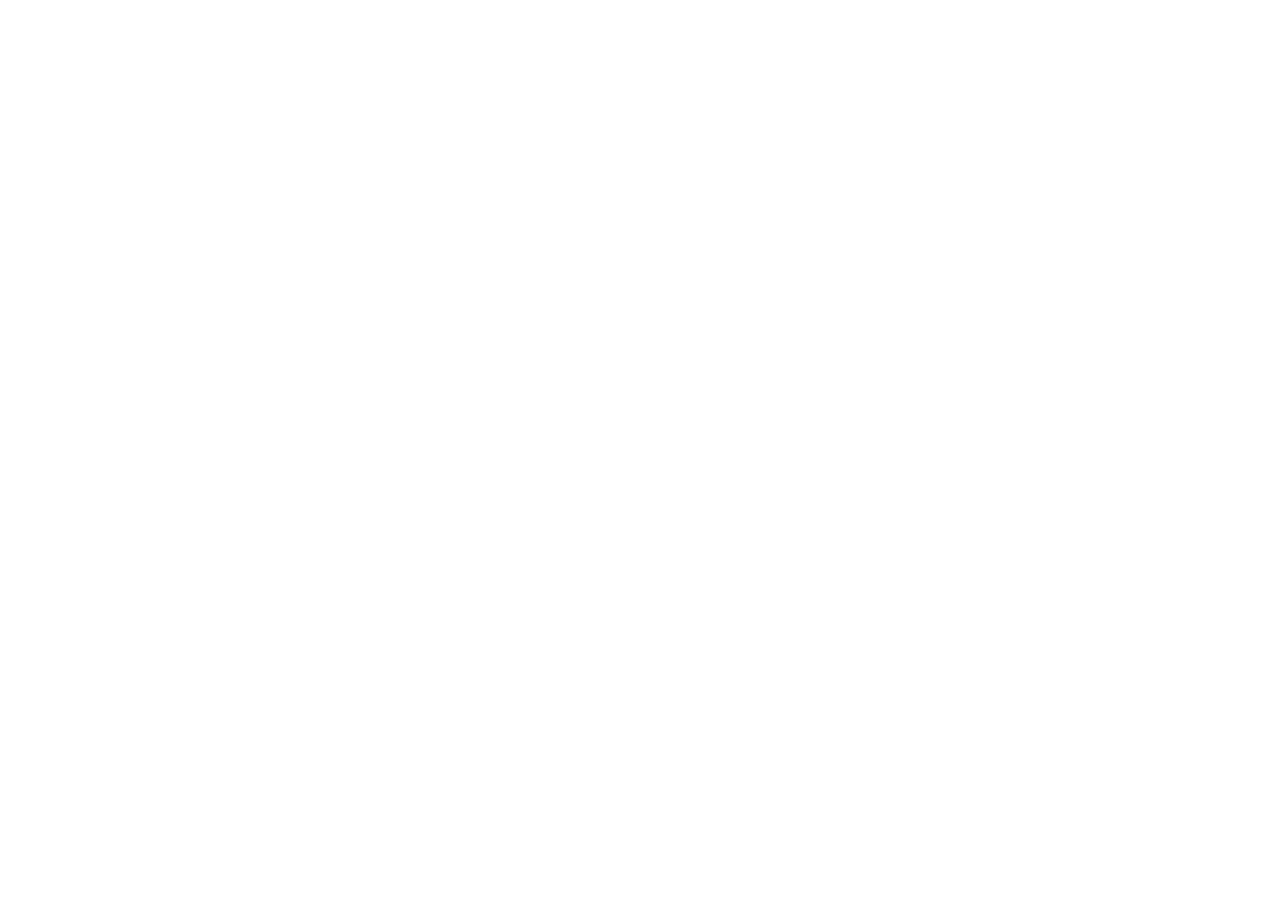
==== acolhe-recife/frontend/index.html @ 092ed094 "Criação do Back(está pronto) Co-Authored-By: Jotave-69-spec <229224528+Jotave-69-spec@users.noreply." ====
<!DOCTYPE html>
<html lang="pt-br">
<head>
    <meta charset="UTF-8">
    <meta name="viewport" content="width=device-width, initial-scale=1.0">
    <title>Acolhe Recife</title>
</head>
<body>
    
</body>
</html>
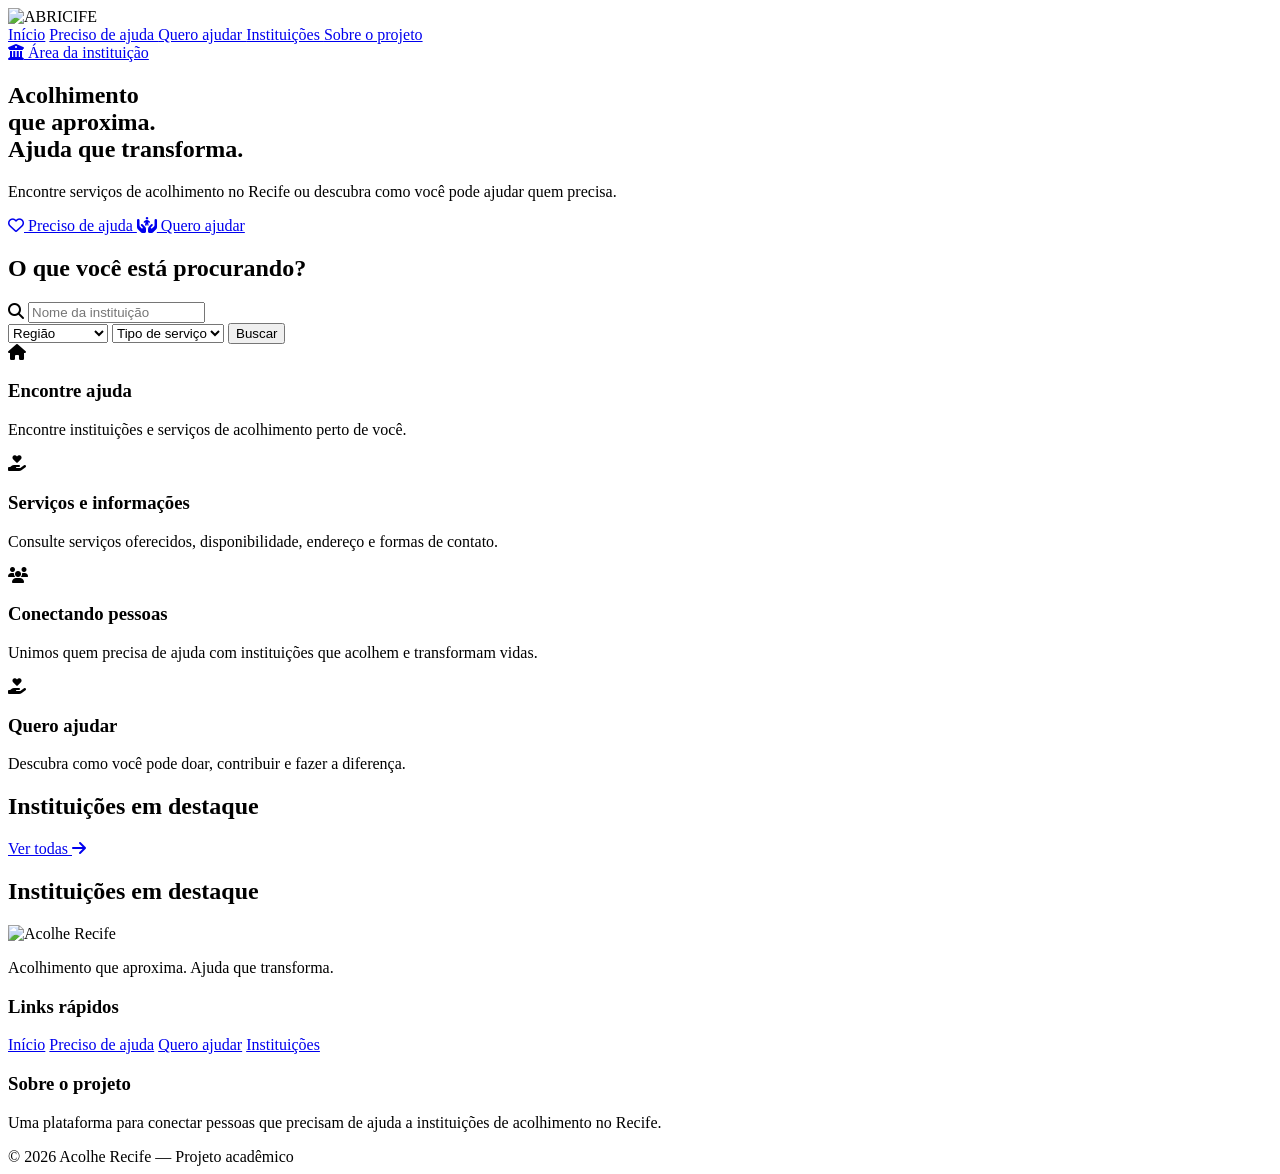
==== commit 49a62454: "hrml Co-Authored-By: Filipe Monteiro <270718545+Filipe-Monteiro11@users.noreply.github.com> Co-Autho" ====
--- a/acolhe-recife/frontend/index.html
+++ b/acolhe-recife/frontend/index.html
@@ -1,11 +1,304 @@
 <!DOCTYPE html>
-<html lang="pt-br">
+<html lang="pt-BR">
+
 <head>
     <meta charset="UTF-8">
     <meta name="viewport" content="width=device-width, initial-scale=1.0">
-    <title>Acolhe Recife</title>
+
+    <title>ABRICIFE</title>
+
+    <link rel="stylesheet" href="index.css">
+
+    <!-- Icones -->
+    <link
+        rel="stylesheet"
+        href="https://cdnjs.cloudflare.com/ajax/libs/font-awesome/6.5.2/css/all.min.css"
+    >
+
 </head>
+
 <body>
-    
+
+    <!-- ================= HEADER ================= -->
+
+    <header class="header">
+
+        <div class="logo">
+            <img src="img/logo.png" alt="ABRICIFE">
+        </div>
+
+        <nav class="menu">
+
+            <a href="#" class="active">Início</a>
+
+            <a href="preciso-ajuda.html">
+                Preciso de ajuda
+            </a>
+
+            <a href="quero-ajudar.html">
+                Quero ajudar
+            </a>
+
+            <a href="instituicoes.html">
+                Instituições
+            </a>
+
+            <a href="sobre.html">
+                Sobre o projeto
+            </a>
+
+        </nav>
+
+        <a href="area-instituicao.html" class="btn-instituicao">
+            <i class="fa-solid fa-building-columns"></i>
+            Área da instituição
+        </a>
+
+    </header>
+
+<script src="js/index.js"></script>
+
+    <!-- ================= HERO ================= -->
+
+    <main>
+
+        <section class="hero">
+
+            <div class="hero-content">
+
+                <h1>
+                    Acolhimento<br>
+                    que aproxima.<br>
+                    Ajuda que transforma.
+                </h1>
+
+                <p>
+                    Encontre serviços de acolhimento no Recife
+                    ou descubra como você pode ajudar
+                    quem precisa.
+                </p>
+
+                <div class="hero-buttons">
+
+                    <a href="preciso-ajuda.html" class="btn-primary">
+                        <i class="fa-regular fa-heart"></i>
+                        Preciso de ajuda
+                    </a>
+
+                    <a href="quero-ajudar.html" class="btn-secondary">
+                        <i class="fa-solid fa-hands-holding-child"></i>
+                        Quero ajudar
+                    </a>
+
+                </div>
+
+            </div>
+
+        </section>
+
+
+        <!-- ================= BUSCA ================= -->
+
+        <section class="search-box">
+
+            <h2>O que você está procurando?</h2>
+
+            <div class="search-form">
+
+                <div class="input-search">
+
+                    <i class="fa-solid fa-magnifying-glass"></i>
+
+                    <input
+                        type="text"
+                        placeholder="Nome da instituição"
+                    >
+
+                </div>
+
+
+                <select>
+                    <option value="">Região</option>
+                    <option>Boa Vista</option>
+                    <option>Santo Amaro</option>
+                    <option>Imbiribeira</option>
+                    <option>Cordeiro</option>
+                </select>
+
+
+                <select>
+                    <option value="">Tipo de serviço</option>
+                    <option>Acolhimento</option>
+                    <option>Alimentação</option>
+                    <option>Higiene</option>
+                    <option>Psicossocial</option>
+                    <option>Oficinas</option>
+                </select>
+
+
+                <button class="btn-search">
+                    Buscar
+                </button>
+
+            </div>
+
+        </section>
+
+
+        <!-- ================= BENEFÍCIOS ================= -->
+
+        <section class="benefits">
+
+            <div class="benefit">
+
+                <div class="benefit-icon">
+                    <i class="fa-solid fa-house"></i>
+                </div>
+
+                <div>
+                    <h3>Encontre ajuda</h3>
+
+                    <p>
+                        Encontre instituições e serviços
+                        de acolhimento perto de você.
+                    </p>
+                </div>
+
+            </div>
+
+
+            <div class="benefit">
+
+                <div class="benefit-icon">
+                    <i class="fa-solid fa-hand-holding-heart"></i>
+                </div>
+
+                <div>
+                    <h3>Serviços e informações</h3>
+
+                    <p>
+                        Consulte serviços oferecidos,
+                        disponibilidade, endereço
+                        e formas de contato.
+                    </p>
+                </div>
+
+            </div>
+
+
+            <div class="benefit">
+
+                <div class="benefit-icon">
+                    <i class="fa-solid fa-users"></i>
+                </div>
+
+                <div>
+                    <h3>Conectando pessoas</h3>
+
+                    <p>
+                        Unimos quem precisa de ajuda
+                        com instituições que acolhem
+                        e transformam vidas.
+                    </p>
+                </div>
+
+            </div>
+
+
+            <div class="benefit">
+
+                <div class="benefit-icon">
+                    <i class="fa-solid fa-hand-holding-heart"></i>
+                </div>
+
+                <div>
+                    <h3>Quero ajudar</h3>
+
+                    <p>
+                        Descubra como você pode doar,
+                        contribuir e fazer a diferença.
+                    </p>
+                </div>
+
+            </div>
+
+        </section>
+
+
+        <!-- ================= INSTITUIÇÕES ================= -->
+
+        <section class="institutions">
+
+            <div class="section-header">
+
+                <h2>Instituições em destaque</h2>
+
+                <a href="instituicoes.html">
+                    Ver todas
+                    <i class="fa-solid fa-arrow-right"></i>
+                </a>
+
+            </div>
+
+
+            <div class="institution-list">
+
+
+<section class="instituicoes">
+    <h2>Instituições em destaque</h2>
+
+    <div id="lista-instituicoes">
+        <!-- Os cards serão inseridos aqui pelo JavaScript -->
+    </div>
+</section>
+
+    </main>
+
+
+    <!-- ================= FOOTER ================= -->
+
+    <footer>
+
+        <div class="footer-content">
+
+            <div>
+                <img src="img/logo.png" alt="Acolhe Recife">
+
+                <p>
+                    Acolhimento que aproxima.
+                    Ajuda que transforma.
+                </p>
+            </div>
+
+            <div>
+                <h3>Links rápidos</h3>
+
+                <a href="#">Início</a>
+                <a href="preciso-ajuda.html">Preciso de ajuda</a>
+                <a href="quero-ajudar.html">Quero ajudar</a>
+                <a href="instituicoes.html">Instituições</a>
+            </div>
+
+            <div>
+                <h3>Sobre o projeto</h3>
+
+                <p>
+                    Uma plataforma para conectar
+                    pessoas que precisam de ajuda
+                    a instituições de acolhimento
+                    no Recife.
+                </p>
+            </div>
+
+        </div>
+
+        <div class="copyright">
+            © 2026 Acolhe Recife — Projeto acadêmico
+        </div>
+
+    </footer>
+
 </body>
-</html>+
+</html>
+
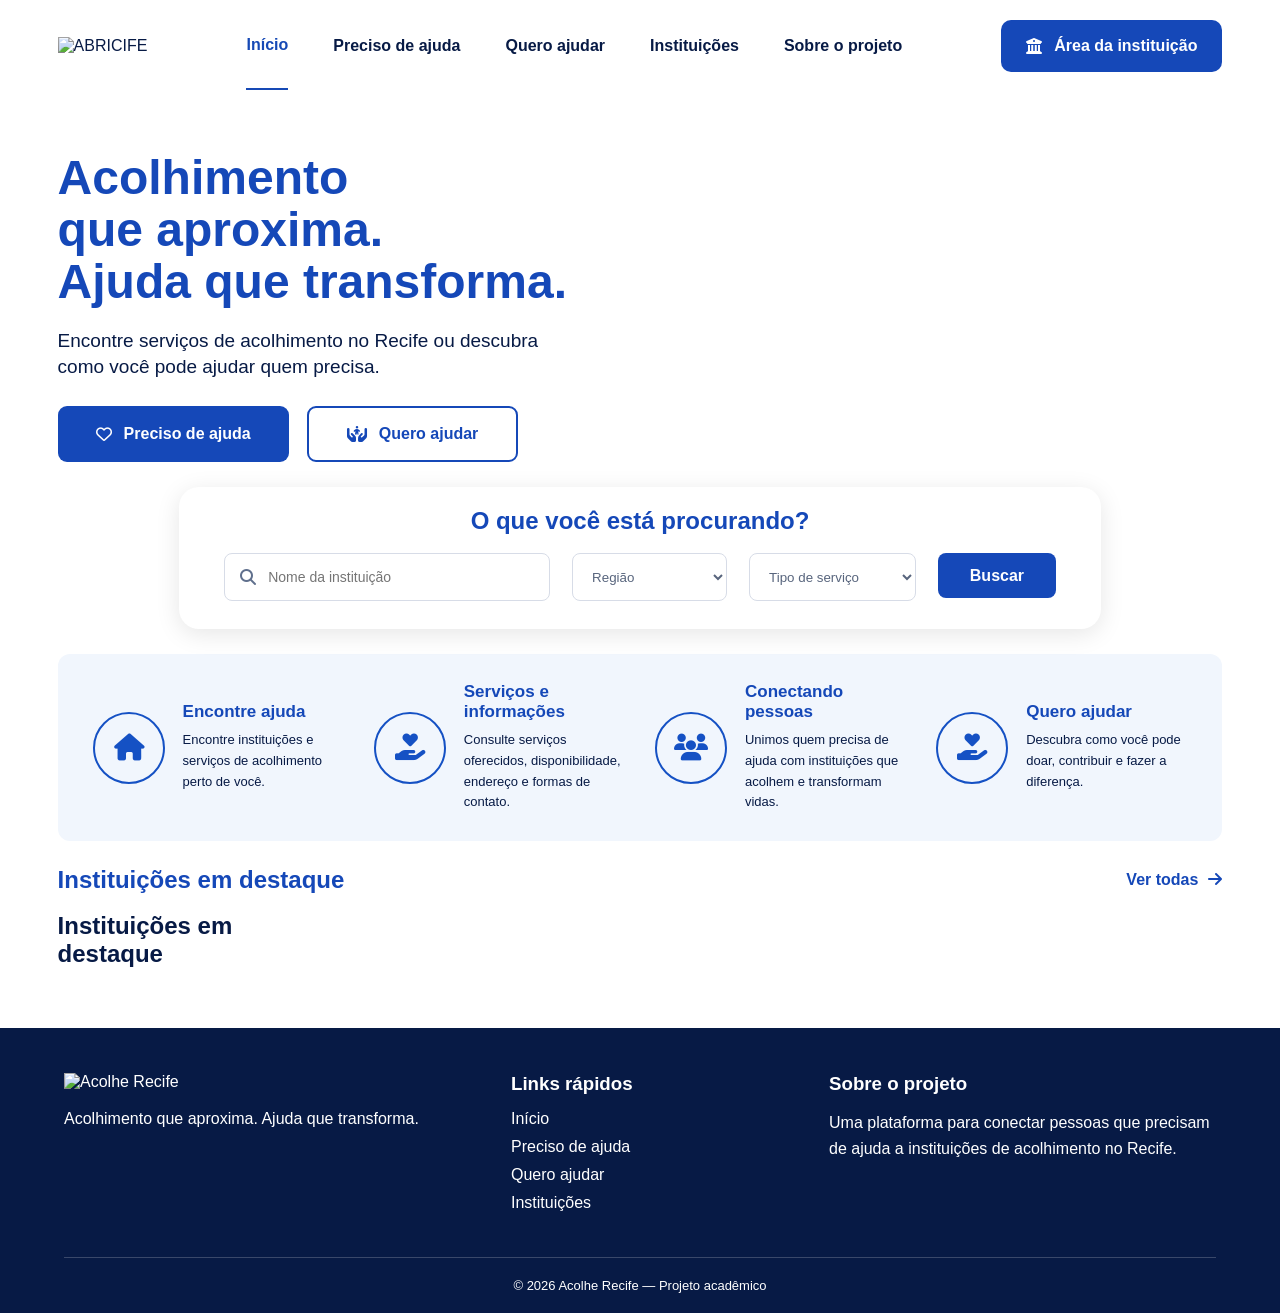
==== commit f4655359: "correção no link do css Co-Authored-By: MariaFragosoo <323276660+MariaFragosoo@users.noreply.github." ====
--- a/acolhe-recife/frontend/index.html
+++ b/acolhe-recife/frontend/index.html
@@ -4,15 +4,11 @@
 <head>
     <meta charset="UTF-8">
     <meta name="viewport" content="width=device-width, initial-scale=1.0">
-
     <title>ABRICIFE</title>
-
-    <link rel="stylesheet" href="index.css">
-
+    <link rel="stylesheet" href="css/style.css">
     <!-- Icones -->
     <link
-        rel="stylesheet"
-        href="https://cdnjs.cloudflare.com/ajax/libs/font-awesome/6.5.2/css/all.min.css"
+        rel="stylesheet" href="https://cdnjs.cloudflare.com/ajax/libs/font-awesome/6.5.2/css/all.min.css"
     >
 
 </head>
--- a/acolhe-recife/frontend/css/style.css
+++ b/acolhe-recife/frontend/css/style.css
@@ -0,0 +1,551 @@
+* {
+    margin: 0;
+    padding: 0;
+    box-sizing: border-box;
+}
+
+body {
+    font-family: Arial, Helvetica, sans-serif;
+    color: #071a45;
+    background: #ffffff;
+}
+
+a {
+    text-decoration: none;
+    color: inherit;
+}
+
+
+/* ================= HEADER ================= */
+
+.header {
+    height: 92px;
+    display: flex;
+    align-items: center;
+    padding: 0 4.5%;
+    gap: 40px;
+    background: white;
+}
+
+.logo img {
+    width: 175px;
+}
+
+.menu {
+    display: flex;
+    align-items: center;
+    justify-content: center;
+    gap: 45px;
+    flex: 1;
+}
+
+.menu a {
+    font-size: 16px;
+    font-weight: 600;
+    color: #071a45;
+    padding: 34px 0;
+}
+
+.menu a:hover,
+.menu .active {
+    color: #1649b5;
+}
+
+.menu .active {
+    border-bottom: 2px solid #1649b5;
+}
+
+.btn-instituicao {
+    background: #1548b8;
+    color: white;
+    padding: 17px 25px;
+    border-radius: 10px;
+    font-weight: bold;
+    display: flex;
+    align-items: center;
+    gap: 12px;
+}
+
+
+/* ================= HERO ================= */
+
+.hero {
+    min-height: 430px;
+
+    background:
+        linear-gradient(
+            90deg,
+            rgba(255,255,255,1) 0%,
+            rgba(255,255,255,.95) 25%,
+            rgba(255,255,255,.3) 50%,
+            rgba(255,255,255,0) 70%
+        ),
+        url("img/recife.jpg");
+
+    background-size: cover;
+    background-position: center;
+
+    display: flex;
+    align-items: center;
+
+    padding-left: 4.5%;
+}
+
+.hero-content {
+    max-width: 530px;
+}
+
+.hero h1 {
+    color: #1548b8;
+    font-size: 48px;
+    line-height: 1.08;
+    margin-bottom: 20px;
+}
+
+.hero p {
+    font-size: 19px;
+    line-height: 1.4;
+    margin-bottom: 25px;
+}
+
+.hero-buttons {
+    display: flex;
+    gap: 18px;
+}
+
+.btn-primary,
+.btn-secondary {
+    padding: 17px 38px;
+    border-radius: 9px;
+
+    display: flex;
+    align-items: center;
+    gap: 12px;
+
+    font-weight: bold;
+}
+
+.btn-primary {
+    background: #1548b8;
+    color: white;
+}
+
+.btn-secondary {
+    background: white;
+    color: #1548b8;
+    border: 2px solid #1548b8;
+}
+
+
+/* ================= BUSCA ================= */
+
+.search-box {
+    background: white;
+
+    width: 72%;
+
+    margin: -35px auto 25px;
+
+    position: relative;
+
+    padding: 20px 45px 28px;
+
+    border-radius: 20px;
+
+    box-shadow: 0 5px 25px rgba(0, 0, 0, .10);
+    
+}
+
+.search-box h2 {
+    text-align: center;
+    color: #1548b8;
+    margin-bottom: 18px;
+   
+}
+
+.search-form {
+    display: grid;
+
+    grid-template-columns:
+        1.8fr
+        .8fr
+        .9fr
+        .65fr;
+
+    gap: 22px;
+
+    
+}
+
+.input-search,
+.search-form select {
+    height: 48px;
+
+    border: 1px solid #d7dce7;
+    border-radius: 8px;
+    padding: 0 40px 0 15px;
+
+
+    background: white;
+  
+
+    
+}
+
+.input-search {
+    display: flex;
+    align-items: center;
+    padding: 0 15px;
+    gap: 12px;
+}
+
+.input-search i {
+    color: #60708d;
+}
+
+.input-search input {
+    border: none;
+    outline: none;
+    width: 100%;
+    font-size: 14px;
+}
+
+.search-form select {
+    color: #58657d;
+    padding: 0 40px 0 15px;
+}
+
+.btn-search {
+
+    padding: 12px 30px;
+    height: 45px;
+    border-radius: 8px;
+    border: none;
+    font-size: 16px;
+    cursor: pointer;
+
+
+    background: #1548b8;
+    color: white;
+
+    font-weight: bold;
+    font-size: 16px;
+
+    cursor: pointer;
+}
+
+
+/* ================= BENEFÍCIOS ================= */
+
+.benefits {
+    width: 91%;
+    margin: 20px auto;
+
+    background: #f1f6fd;
+
+    border-radius: 12px;
+
+    padding: 28px 35px;
+
+    display: grid;
+    grid-template-columns: repeat(4, 1fr);
+    gap: 30px;
+}
+
+.benefit {
+    display: flex;
+    align-items: center;
+    gap: 18px;
+}
+
+.benefit-icon {
+    min-width: 72px;
+    height: 72px;
+
+    border: 2px solid #1551c4;
+    border-radius: 50%;
+
+    display: flex;
+    align-items: center;
+    justify-content: center;
+
+    color: #1551c4;
+    font-size: 27px;
+}
+
+.benefit h3 {
+    color: #1548b8;
+    margin-bottom: 8px;
+    font-size: 17px;
+}
+
+.benefit p {
+    font-size: 13px;
+    line-height: 1.6;
+}
+
+
+/* ================= INSTITUIÇÕES ================= */
+
+.institutions {
+    width: 91%;
+    margin: 25px auto 60px;
+}
+
+.section-header {
+    display: flex;
+    justify-content: space-between;
+    align-items: center;
+
+    margin-bottom: 18px;
+}
+
+.section-header h2 {
+    color: #1548b8;
+}
+
+.section-header a {
+    color: #1548b8;
+    font-weight: bold;
+
+    display: flex;
+    gap: 10px;
+}
+
+.institution-list {
+    display: grid;
+    grid-template-columns: repeat(4, 1fr);
+    gap: 20px;
+}
+
+.institution-card {
+    border: 1px solid #e1e5ec;
+    border-radius: 12px;
+    overflow: hidden;
+
+    background: white;
+
+    box-shadow: 0 2px 8px rgba(0,0,0,.05);
+}
+
+.institution-card > img {
+    width: 100%;
+    height: 145px;
+    object-fit: cover;
+}
+
+.institution-info {
+    padding: 14px;
+}
+
+.status {
+    display: inline-block;
+
+    font-size: 11px;
+
+    padding: 4px 8px;
+
+    border-radius: 20px;
+
+    margin-bottom: 8px;
+}
+
+.available {
+    color: #16834c;
+    border: 1px solid #8bd5af;
+}
+
+.limited {
+    color: #c87800;
+    border: 1px solid #e7bd71;
+}
+
+.unavailable {
+    color: #c73434;
+    border: 1px solid #e49a9a;
+}
+
+.unknown {
+    color: #777;
+    border: 1px solid #ccc;
+}
+
+.institution-info h3 {
+    color: #1548b8;
+    font-size: 15px;
+    margin-bottom: 9px;
+}
+
+.institution-info p {
+    font-size: 12px;
+    line-height: 1.5;
+    margin-bottom: 10px;
+}
+
+.location {
+    color: #52617c;
+}
+
+.location i {
+    color: #1548b8;
+}
+
+.institution-info a {
+    color: #1548b8;
+    font-weight: bold;
+    font-size: 12px;
+
+    display: flex;
+    gap: 8px;
+}
+
+
+/* ================= FOOTER ================= */
+
+footer {
+    background: #071a45;
+    color: white;
+    padding: 45px 5% 20px;
+}
+
+.footer-content {
+    display: grid;
+    grid-template-columns: 1.5fr 1fr 1.5fr;
+    gap: 60px;
+}
+
+.footer-content img {
+    width: 160px;
+    margin-bottom: 15px;
+}
+
+.footer-content h3 {
+    margin-bottom: 15px;
+}
+
+.footer-content a {
+    display: block;
+    margin-bottom: 10px;
+}
+
+.footer-content p {
+    line-height: 1.6;
+}
+
+.copyright {
+    border-top: 1px solid rgba(255,255,255,.2);
+
+    margin-top: 35px;
+    padding-top: 20px;
+
+    text-align: center;
+    font-size: 13px;
+}
+
+
+/* ================= RESPONSIVIDADE ================= */
+
+@media (max-width: 1000px) {
+
+    .menu {
+        gap: 18px;
+    }
+
+    .benefits {
+        grid-template-columns: repeat(2, 1fr);
+    }
+
+    .institution-list {
+        grid-template-columns: repeat(2, 1fr);
+    }
+
+    .search-form {
+        grid-template-columns: 1fr 1fr;
+    }
+
+}
+
+
+@media (max-width: 700px) {
+
+    .header {
+        height: auto;
+        padding: 20px;
+        flex-wrap: wrap;
+    }
+
+    .menu {
+        order: 3;
+        width: 100%;
+        overflow-x: auto;
+    }
+
+    .menu a {
+        padding: 10px 0;
+        white-space: nowrap;
+    }
+
+    .btn-instituicao {
+        margin-left: auto;
+    }
+
+    .hero {
+        padding: 50px 25px;
+        min-height: 500px;
+    }
+
+    .hero h1 {
+        font-size: 36px;
+    }
+
+    .hero-buttons {
+        flex-direction: column;
+    }
+
+    .search-box {
+        width: 90%;
+    }
+
+    .search-form {
+        grid-template-columns: 1fr;
+    }
+
+    .benefits {
+        grid-template-columns: 1fr;
+    }
+
+    .institution-list {
+        grid-template-columns: 1fr;
+    }
+
+    .footer-content {
+        grid-template-columns: 1fr;
+    }
+}
+
+.btn-primary {
+    background: #1548b8;
+    color: white;
+}
+
+.btn-secondary {
+    background: white;
+    color: #1548b8;
+    border: 2px solid #1548b8;
+}
+
+.btn-detalhes {
+    color: #1548b8;
+}
+
+/* Efeito ao passar o mouse */
+
+.btn-primary:hover,
+.btn-secondary:hover,
+.btn-instituicao:hover,
+.btn-search:hover,
+.btn-detalhes:hover {
+    background-color: #159447;
+    color: white;
+    border-color: #159447;
+}
